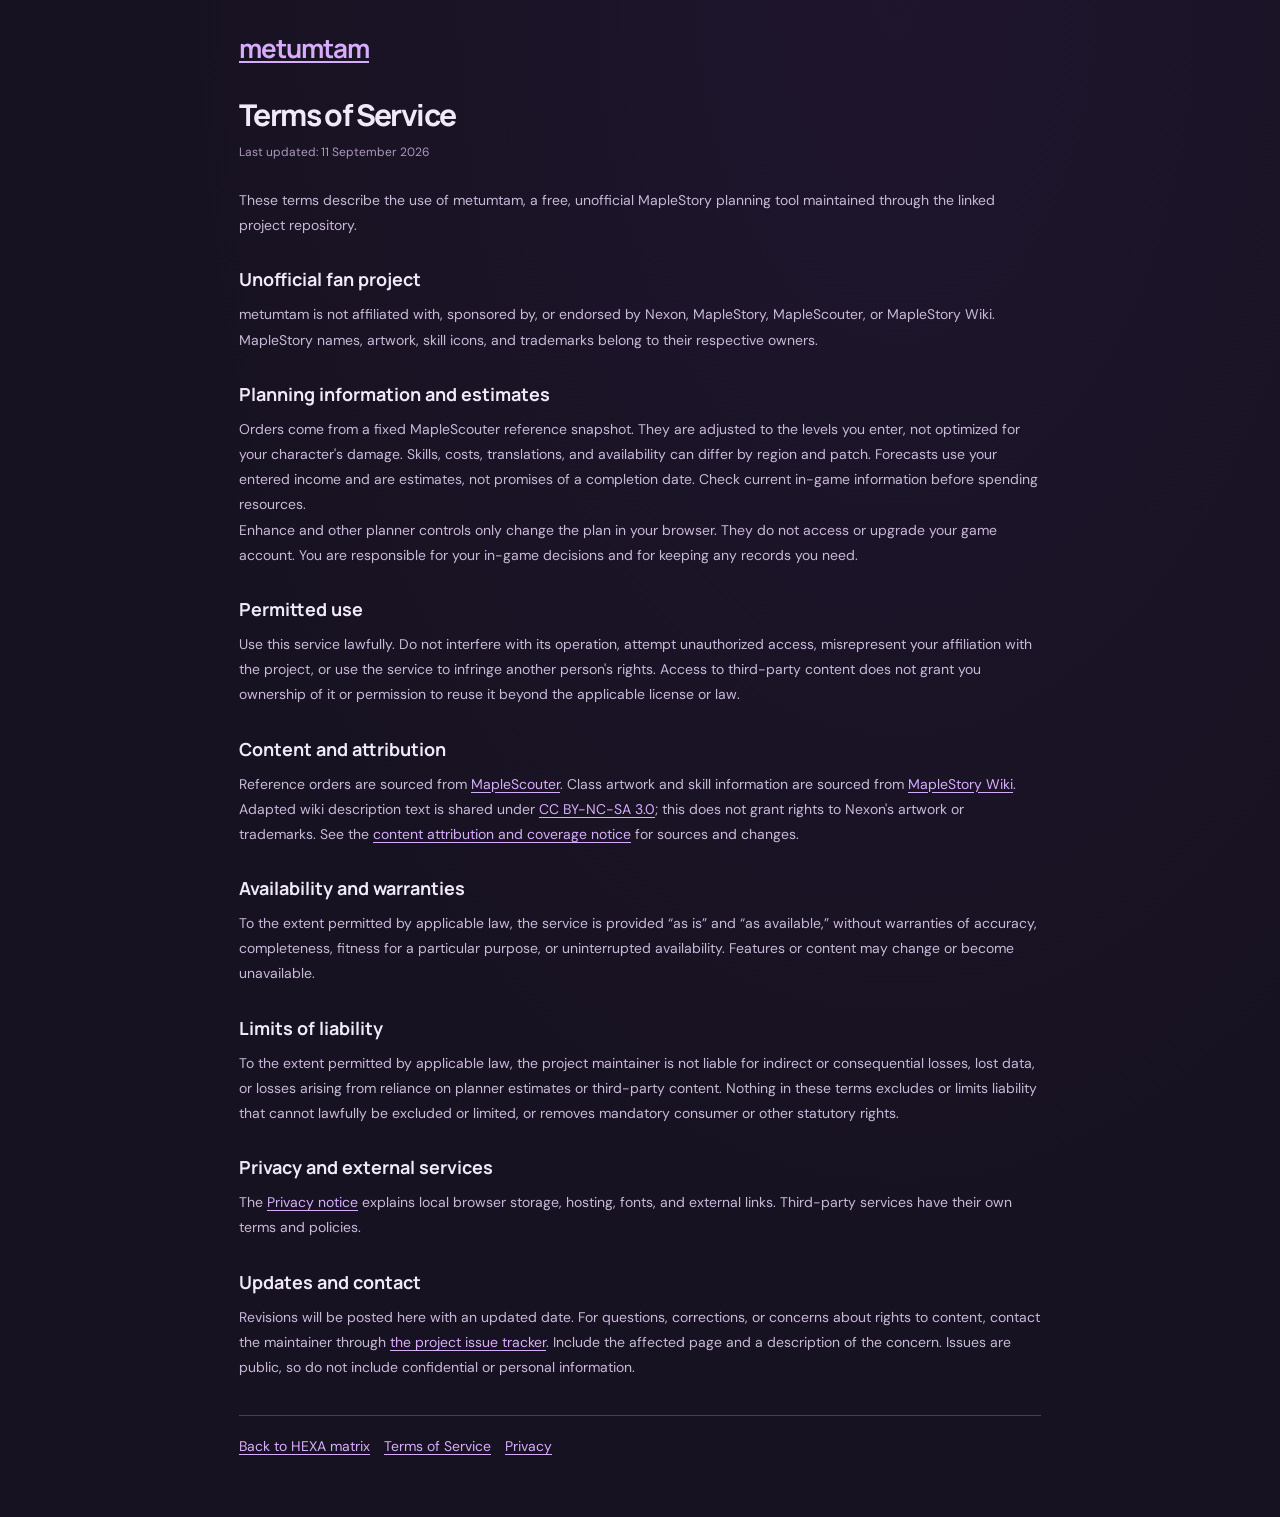
==== terms.html @ 2b47a117 "Add class artwork library and legal pages for Metumtam" ====
<!doctype html><html lang="en"><head><meta charset="utf-8"><meta name="viewport" content="width=device-width,initial-scale=1"><title>Terms of Service — metumtam</title><link rel="icon" href="data:,"><link rel="stylesheet" href="styles.css"><link rel="stylesheet" href="metumtam.css?v=2"></head><body><main class="legal-page"><header><a class="brand wordmark" href="index.html">metumtam</a></header><h1>Terms of Service</h1><p class="legal-date">Last updated: 11 September 2026</p>
<p>These terms describe the use of metumtam, a free, unofficial MapleStory planning tool maintained through the linked project repository.</p>
<h2>Unofficial fan project</h2><p>metumtam is not affiliated with, sponsored by, or endorsed by Nexon, MapleStory, MapleScouter, or MapleStory Wiki. MapleStory names, artwork, skill icons, and trademarks belong to their respective owners.</p>
<h2>Planning information and estimates</h2><p>Orders come from a fixed MapleScouter reference snapshot. They are adjusted to the levels you enter, not optimized for your character's damage. Skills, costs, translations, and availability can differ by region and patch. Forecasts use your entered income and are estimates, not promises of a completion date. Check current in-game information before spending resources.</p><p>Enhance and other planner controls only change the plan in your browser. They do not access or upgrade your game account. You are responsible for your in-game decisions and for keeping any records you need.</p>
<h2>Permitted use</h2><p>Use this service lawfully. Do not interfere with its operation, attempt unauthorized access, misrepresent your affiliation with the project, or use the service to infringe another person's rights. Access to third-party content does not grant you ownership of it or permission to reuse it beyond the applicable license or law.</p>
<h2>Content and attribution</h2><p>Reference orders are sourced from <a href="https://maplescouter.com/en/hexa">MapleScouter</a>. Class artwork and skill information are sourced from <a href="https://maplestorywiki.net/w/Characters_and_Skills">MapleStory Wiki</a>. Adapted wiki description text is shared under <a href="https://creativecommons.org/licenses/by-nc-sa/3.0/">CC BY-NC-SA 3.0</a>; this does not grant rights to Nexon's artwork or trademarks. See the <a href="https://github.com/darealshekel/Metumtam/blob/main/SKILL-DATA-NOTICE.md">content attribution and coverage notice</a> for sources and changes.</p>
<h2>Availability and warranties</h2><p>To the extent permitted by applicable law, the service is provided “as is” and “as available,” without warranties of accuracy, completeness, fitness for a particular purpose, or uninterrupted availability. Features or content may change or become unavailable.</p>
<h2>Limits of liability</h2><p>To the extent permitted by applicable law, the project maintainer is not liable for indirect or consequential losses, lost data, or losses arising from reliance on planner estimates or third-party content. Nothing in these terms excludes or limits liability that cannot lawfully be excluded or limited, or removes mandatory consumer or other statutory rights.</p>
<h2>Privacy and external services</h2><p>The <a href="privacy.html">Privacy notice</a> explains local browser storage, hosting, fonts, and external links. Third-party services have their own terms and policies.</p>
<h2>Updates and contact</h2><p>Revisions will be posted here with an updated date. For questions, corrections, or concerns about rights to content, contact the maintainer through <a href="https://github.com/darealshekel/Metumtam/issues">the project issue tracker</a>. Include the affected page and a description of the concern. Issues are public, so do not include confidential or personal information.</p><footer><nav class="legal-links" aria-label="Legal"><a href="index.html">Back to HEXA matrix</a><a href="terms.html">Terms of Service</a><a href="privacy.html">Privacy</a></nav></footer></main></body></html>
---- styles.css ----
@import url('https://fonts.googleapis.com/css2?family=DM+Sans:wght@400;450;500;550;600;650;700&family=Manrope:wght@400;500;600;650;700;750;800&display=swap');
:root{color-scheme:dark;--bg:#111314;--panel:#181b1d;--panel-raised:#202426;--line:#2a2d2e;--text:#eceeea;--muted:#969b99;--faint:#777e7a;--accent:#efb85f;--accent-soft:#30291f;--green:#93b79e;--sidebar:226px;font-family:'DM Sans',Arial,sans-serif;font-synthesis:none}
*{box-sizing:border-box}body{margin:0;background:var(--bg);color:var(--text);font-size:14px;line-height:1.5}button,input,select{font:inherit}button,a,input,select{-webkit-tap-highlight-color:transparent}button{cursor:pointer}button{color:inherit}button:disabled{cursor:default;opacity:.45}a{color:inherit;text-decoration:none}button:focus-visible,a:focus-visible,input:focus-visible,select:focus-visible{outline:2px solid var(--accent);outline-offset:4px}button{border:0;background:none}input,select{min-width:0}input[type=number]{appearance:textfield;-moz-appearance:textfield}input::-webkit-inner-spin-button,input::-webkit-outer-spin-button{-webkit-appearance:none;margin:0}h1,h2,h3,h4,p{margin:0}h1,h2,h3,strong{font-family:'Manrope','DM Sans',sans-serif}h3{font-size:15px;letter-spacing:-.3px;font-weight:750}svg{width:18px;height:18px;display:block;flex-shrink:0}span[data-icon]{display:inline-flex;vertical-align:middle}small{font-size:11px}[hidden]{display:none!important}.skip{position:fixed;top:-60px;left:20px;padding:12px;background:var(--accent);color:#111;z-index:90}.skip:focus{top:10px}.sidebar{position:fixed;inset:0 auto 0 0;width:var(--sidebar);display:flex;flex-direction:column;border-right:1px solid var(--line);background:#141617;z-index:30;padding:29px 15px 0}.brand{display:flex;align-items:center;gap:11px;margin:0 11px 39px;font:800 24px/1 'Manrope',sans-serif;letter-spacing:2px}.brand>svg{height:37px;width:37px;fill:none;stroke:var(--accent);stroke-width:1.4}.brand-sub{display:block;font:500 8px/1.6 'DM Sans',sans-serif;letter-spacing:1.25px;color:var(--faint);margin-top:6px}.nav-label{font-size:9px;letter-spacing:1.65px;color:var(--faint);font-weight:700;padding-left:12px}.workspace-link{display:flex;align-items:center;gap:10px;padding:11px 12px;border-radius:6px;margin-top:11px;font-size:12px;font-weight:600}.workspace-link.active{background:var(--accent-soft);color:var(--accent)}.nav-dot{width:5px;height:5px;background:var(--accent);border-radius:50%;margin-left:auto}.library-head{display:flex;align-items:center;justify-content:space-between;margin:32px 10px 14px 0}.library-head>span:last-child{font-size:10px;color:var(--faint)}.search{display:flex;align-items:center;gap:8px;padding:9px 10px;background:#1b1e20;border:1px solid var(--line);border-radius:5px}.search svg{width:15px;color:var(--faint)}.search input{width:100%;background:none;border:0;outline:0;font-size:11px;color:var(--text)}.search:focus-within{border-color:var(--accent)}.search kbd{color:var(--faint);border:1px solid #3a3d3e;padding:0px 4px;font-size:10px;border-radius:3px}.category-label{margin:13px 7px 10px;position:relative}.category-label select{background:none;appearance:none;border:0;outline:0;width:100%;font-size:11px;color:var(--muted);padding:5px}.category-label option{background:#181b1d}.category-label>span{position:absolute;right:2px;top:5px;pointer-events:none;color:var(--faint)}.category-label svg{width:12px}.class-list{flex:1;min-height:0;overflow:auto;scrollbar-width:thin;scrollbar-color:#353939 transparent;padding-right:3px;padding-bottom:15px}.class-item{display:flex;align-items:center;gap:10px;width:100%;text-align:left;padding:9px 10px;border-radius:5px;margin:2px 0;color:#b0b5b1;transition:background .16s,color .16s;font-size:12px}.class-item:hover{background:#202425;color:var(--text)}.class-item.selected{background:#252826;color:var(--text)}.class-item.selected:before{content:'';height:19px;width:2px;background:var(--accent);position:absolute;margin-left:-11px;border-radius:3px}.class-item.selected .class-dot{color:var(--accent)}.class-dot{display:flex;align-items:center;justify-content:center;width:23px;height:23px;font-size:10px;color:#767d77;background:#222628;flex-shrink:0;border-radius:6px}.class-item .selected-check{margin-left:auto;color:var(--accent)}.selected-check svg{width:14px}.unavailable-label{font-size:8px;margin-left:auto;color:var(--faint);letter-spacing:.8px}.class-item.unavailable-item{color:#767c78}.library-empty{padding:20px 12px;color:var(--muted);font-size:12px}.sidebar-footer{display:flex;align-items:center;gap:8px;border-top:1px solid var(--line);margin-top:10px;padding:21px 5px;font-size:10px;color:var(--muted)}.sidebar-footer small{display:block;font-size:9px;color:var(--faint);margin-top:3px}.sidebar-footer button{margin-left:auto}.status-dot{width:5px;height:5px;background:var(--green);display:inline-block;border-radius:50%;flex-shrink:0}.shell{margin-left:var(--sidebar)}.topbar{height:65px;border-bottom:1px solid var(--line);display:flex;align-items:center;justify-content:space-between;padding:0 36px;font-size:11px}.breadcrumb{color:var(--faint);display:flex;gap:13px}.breadcrumb strong{color:var(--muted);font-weight:500;font-family:inherit}.top-actions{display:flex;align-items:center;gap:24px}.saved-status{color:var(--faint);font-size:10px;display:flex;align-items:center;gap:7px}.subtle-button{display:inline-flex;align-items:center;gap:7px;color:var(--muted);font-size:11px;padding:6px 0}.subtle-button:hover{color:var(--text)}.subtle-button svg{width:14px;height:14px}.icon-button{width:32px;height:32px;display:inline-flex;justify-content:center;align-items:center;color:var(--muted);border-radius:5px;flex-shrink:0}.icon-button:hover{background:#2a2e30;color:var(--text)}main{max-width:1510px;padding:35px 36px 0;margin:auto}.page-heading{display:flex;justify-content:space-between;align-items:center;margin-bottom:35px}.eyebrow{font-size:9px;letter-spacing:1.7px;font-weight:650;color:var(--faint)}h1{font-size:35px;line-height:1.25;letter-spacing:-1.6px;margin:8px 0 10px;font-weight:750}.title-dot{color:var(--accent)}.page-heading p{font-size:12px;color:var(--muted)}.outline-button{border:1px solid #373b3c;border-radius:6px;display:inline-flex;gap:8px;align-items:center;justify-content:center;padding:10px 14px;font-size:11px;background:#191c1d;transition:background .18s}.outline-button:hover{background:#262a2c}.outline-button svg{width:14px;height:14px}.class-heading{display:flex;align-items:center;justify-content:space-between;margin-bottom:22px;gap:18px}.class-identity{display:flex;align-items:center;gap:12px}.class-emblem{width:47px;height:47px;background:#252325;border:1px solid #393232;border-radius:11px;display:grid;place-items:center;position:relative;overflow:hidden}.class-emblem img{height:35px;width:35px;object-fit:contain;image-rendering:pixelated}.class-emblem>span{font-weight:700;color:var(--accent)}.class-heading .eyebrow{font-size:8px;color:var(--muted);letter-spacing:1.35px}.class-heading h2{font-size:21px;letter-spacing:-.6px;margin-top:2px}.class-version{border:1px solid #333838;border-radius:4px;color:#89918c;font-size:8px;font-weight:600;letter-spacing:1px;padding:3px 5px;margin-left:3px}.segmented{display:flex;background:#191c1e;border:1px solid var(--line);border-radius:7px;padding:4px}.segmented button{display:flex;align-items:center;justify-content:center;gap:7px;color:#929993;font-size:11px;font-weight:500;padding:8px 13px;border-radius:4px;white-space:nowrap;transition:.18s}.segmented button[aria-pressed=true]{background:#313331;color:#eee6d7;box-shadow:0 1px 4px #0003}.segmented svg{width:13px;height:13px}.progress-overview{display:grid;grid-template-columns:1.35fr 1fr 1fr;background:#191c1d;border:1px solid var(--line);border-radius:9px;padding:22px 26px;margin-bottom:28px;gap:28px}.section-kicker{font-size:8px;letter-spacing:1.3px;color:var(--muted);display:flex;justify-content:space-between;gap:10px}.section-kicker>span{letter-spacing:0;color:var(--faint)}.progress-value{display:flex;align-items:baseline;gap:10px;margin-top:8px;margin-bottom:10px}.progress-value strong{font-size:29px;line-height:1;font-weight:600;letter-spacing:-1.1px}.progress-value strong>span{font-size:15px;font-weight:400;color:var(--muted);margin-left:4px}.progress-value>span{font-size:9px;color:var(--faint)}.progress-track{height:4px;background:#343737;border-radius:3px;overflow:hidden}.progress-track>div{height:100%;width:0%;background:var(--accent);transition:width .5s cubic-bezier(.22,1,.36,1);border-radius:3px}.overview-stat{padding-left:24px;border-left:1px solid var(--line);display:flex;flex-direction:column;justify-content:center;gap:5px}.stat-label{font-size:10px;color:var(--muted);display:flex;align-items:center;gap:7px}.overview-stat strong{font-size:25px;line-height:1.3;letter-spacing:-.6px;font-weight:600;font-variant-numeric:tabular-nums}.overview-stat small{font-size:9px;color:var(--faint)}.gem{display:inline-block;background:var(--accent);width:16px;height:19px;clip-path:polygon(50% 0,100% 38%,74% 100%,25% 100%,0 38%);flex-shrink:0}.gem.small{width:9px;height:11px}.erda{display:inline-block;border:2px solid #a9bfb3;width:15px;height:15px;border-radius:50%;position:relative;flex-shrink:0}.erda:after{content:'';inset:3px;background:#a9bfb3;border-radius:50%;position:absolute}.erda.small{width:10px;height:10px;border-width:1.5px}.erda.small:after{inset:2px}.workspace-grid{display:grid;grid-template-columns:minmax(265px,.78fr) minmax(400px,1.65fr);gap:32px;align-items:start}.left-column{min-width:0}.next-upgrade{background:#211f1a;border:1px solid #4b402e;border-radius:9px;padding:23px 22px 20px;position:relative;overflow:hidden}.next-upgrade:before{content:'';position:absolute;top:0;left:22px;width:39px;height:2px;background:var(--accent)}.panel-heading,.section-heading{display:flex;align-items:center;justify-content:space-between;gap:12px}.panel-heading h3{font-size:12px;display:flex;align-items:center;gap:7px;font-family:'DM Sans',sans-serif;font-weight:550}.amber-dot{width:5px;height:5px;border-radius:50%;background:var(--accent);box-shadow:0 0 8px #efb85f33}.tiny-label{font-size:8px;letter-spacing:.9px;color:#a28d6f}.next-skill{display:flex;gap:14px;align-items:center;margin:25px 0 20px}.skill-icon{width:41px;height:41px;display:grid;place-items:center;flex-shrink:0;background:#232729;border:1px solid #3b3e3f;border-radius:7px;position:relative;overflow:hidden}.skill-icon img{width:30px;height:30px;object-fit:contain;image-rendering:pixelated}.skill-icon.large{height:62px;width:62px;background:#2a2822;border-color:#5b4c35;border-radius:10px}.skill-icon.large img{width:43px;height:43px}.skill-icon.image-failed:after{content:attr(data-fallback);font-size:10px;color:var(--accent);position:absolute}.skill-icon.image-failed img{display:none}.core-kicker{font-size:8px;letter-spacing:1.25px;color:#a18e72;margin-bottom:5px}.next-skill h4{font-family:'Manrope',sans-serif;font-size:15px;line-height:1.4;letter-spacing:-.3px;max-width:210px}.level-transition{display:flex;gap:9px;align-items:center;font-size:11px;color:#b7b3a9;margin-top:7px}.level-transition svg{height:12px;width:12px;color:#857b6b}.level-transition strong{color:var(--accent);font-size:11px;font-family:inherit}.next-costs{border-top:1px solid #3a3429;padding:17px 0;margin-top:5px;display:flex;flex-direction:column;gap:13px}.next-cost{display:flex;align-items:center;justify-content:space-between}.next-cost>span{display:flex;align-items:center;gap:9px;font-size:11px;color:#b9b6ac}.next-cost strong{font-size:15px;font-weight:600;font-variant-numeric:tabular-nums}.next-cost .gem{width:11px;height:14px}.next-cost .erda{width:12px;height:12px}.primary-button{display:flex;align-items:center;justify-content:center;gap:9px;background:var(--accent);color:#292014;font-size:11px;font-weight:750;border-radius:5px;padding:12px 14px;transition:background .18s,transform .18s}.primary-button:hover{background:#ffcc7d;transform:translateY(-1px)}.primary-button:active{transform:translateY(0)}.primary-button svg{width:14px;height:14px}.upgrade-actions{display:flex;gap:7px}.upgrade-actions .primary-button{flex:1}.undo-button{width:36px;border:1px solid #48402f;display:grid;place-items:center;border-radius:5px;color:#a8967a}.undo-button:hover{background:#373124}.next-footnote{font-size:9px;color:#8f8677;text-align:center;margin-top:11px}.farming-section{padding:26px 2px 0}.section-heading>span{color:var(--faint)}.section-heading>span svg{width:15px}.forecast-inputs{display:grid;grid-template-columns:1fr 1fr;gap:13px;margin-top:17px}.forecast-inputs label{color:var(--muted);font-size:10px}.forecast-inputs input{display:block;width:100%;margin-top:6px}.forecast-inputs input,.stock-label input{background:#1b1e20;border:1px solid #343738;border-radius:5px;color:var(--text);padding:9px 11px;font-size:12px;font-variant-numeric:tabular-nums}.stock-label{display:flex;align-items:center;justify-content:space-between;margin-top:11px;font-size:10px;color:var(--muted);gap:15px}.stock-label input{width:95px;padding:7px 10px}.forecast-result{display:flex;justify-content:space-between;align-items:center;margin-top:19px;border-top:1px solid var(--line);padding-top:17px;color:var(--muted);font-size:10px}.forecast-result strong{display:block;color:var(--text);font-size:24px;letter-spacing:-.9px;margin-top:4px;font-weight:600}.forecast-result strong small{font-size:12px;color:var(--muted);letter-spacing:0;font-weight:400}.calendar-icon{background:#1e2223;border:1px solid #303637;border-radius:9px;width:41px;height:43px;display:grid!important;place-items:center}.calendar-icon svg{width:20px;height:20px;color:#8b9690}.quiet{font-size:9px;color:var(--faint);margin-top:7px;line-height:1.7}.source-note{display:flex;gap:8px;color:var(--faint);font-size:9px;line-height:1.7;margin:23px 0 10px;padding-top:17px;border-top:1px solid var(--line)}.source-note svg{width:13px;height:13px;margin-top:2px}.section-heading p{font-size:10px;color:var(--faint);margin-top:4px}.text-button{display:inline-flex;align-items:center;gap:6px;color:var(--accent);font-size:10px;white-space:nowrap;padding:5px 0}.text-button:hover{color:#ffda9c}.text-button svg{width:12px;height:12px}.count-badge{display:inline-block;font-family:'DM Sans',sans-serif;font-size:9px;font-weight:400;color:var(--muted);background:#24282a;padding:1px 5px;border-radius:4px;vertical-align:middle;margin-left:5px;letter-spacing:0}.roadmap{display:grid;grid-template-columns:repeat(8,1fr);gap:7px;margin-top:19px;margin-bottom:26px}.roadmap-item{position:relative;min-width:0;border:1px solid #303536;background:#191d1e;border-radius:6px;padding:12px 3px 9px;display:flex;align-items:center;flex-direction:column;gap:6px;transition:transform .17s,border-color .17s,background .17s}.roadmap-item:hover{border-color:#927448;background:#26271f;transform:translateY(-3px)}.roadmap-item:first-child{border-color:#8b6b38;background:#29251d}.roadmap-item img{width:29px;height:29px;object-fit:contain;image-rendering:pixelated}.roadmap-item .roadmap-level{font-size:10px;color:var(--text);font-variant-numeric:tabular-nums}.roadmap-item .roadmap-number{position:absolute;top:-6px;left:5px;padding:0 3px;background:#191d1e;font-size:7px;color:var(--faint)}.roadmap-item:first-child .roadmap-number{color:var(--accent);background:#29251d}.roadmap-item:not(:last-child):after{content:'›';position:absolute;right:-7px;top:29px;color:#5a635c;font-size:11px;z-index:1}.skills-section{border-top:1px solid var(--line);padding-top:23px}.skill-filters{display:flex;gap:19px;margin-top:21px;border-bottom:1px solid var(--line);overflow:auto;scrollbar-width:none}.skill-filters button{font-size:10px;padding:0 0 11px;color:var(--faint);position:relative;flex-shrink:0}.skill-filters button:hover{color:var(--text)}.skill-filters button.selected{color:var(--accent)}.skill-filters button.selected:after{content:'';position:absolute;bottom:0;left:0;right:0;height:2px;background:var(--accent)}.skill-group-heading{font-size:8px;color:#858f89;font-weight:600;letter-spacing:1.2px;margin:19px 0 5px;display:flex;align-items:center;gap:6px}.group-dot{width:4px;height:4px;background:#6f7d73;border-radius:50%}.skill-row{display:grid;grid-template-columns:37px minmax(90px,1fr) 74px 18px 47px;align-items:center;gap:10px;padding:12px 0;border-bottom:1px solid #24292a}.skill-row .skill-icon{width:35px;height:35px;border-radius:6px;background:#222729;border-color:#303738}.skill-row .skill-icon img{width:27px;height:27px}.skill-name{font-size:11px;color:#d2d7d1;font-weight:500;line-height:1.4;overflow-wrap:anywhere}.skill-cost{font-size:9px;color:var(--faint);margin-top:4px;display:flex;align-items:center;gap:5px}.skill-cost .gem{height:7px;width:6px;opacity:.7}.skill-cost .erda{height:7px;width:7px;border-width:1px;opacity:.8}.skill-cost .erda:after{inset:1px}.skill-cost .sep{color:#434b45;margin:0 3px}.skill-row.next-row .skill-name{color:#f0c98b}.level-control{display:flex;align-items:center;background:#1b1f20;border:1px solid #353b3c;border-radius:5px;height:30px;overflow:hidden}.level-control button{width:21px;padding:0;color:var(--faint);font-size:12px;height:100%}.level-control button:hover{background:#323735;color:var(--accent)}.level-control input{background:none;border:0;width:30px;min-width:0;outline:0;padding:0;text-align:center;color:var(--text);font-size:10px;font-variant-numeric:tabular-nums;height:100%}.level-control:focus-within{border-color:var(--accent)}.goal-input{background:#1a1e1f;border:1px solid #313738;border-radius:5px;text-align:center;width:47px;height:30px;color:var(--muted);font-size:10px;padding:0}.row-arrow{color:#58625b}.row-arrow svg{width:13px;height:13px}.levels-head{display:grid;grid-template-columns:1fr 74px 18px 47px;gap:10px;font-size:7px;letter-spacing:.9px;color:var(--faint);margin-top:12px;text-align:center}.levels-head>span:first-child{text-align:left}.stat-checkbox{accent-color:var(--accent);width:15px;height:15px;cursor:pointer;justify-self:center}.stat-row{grid-template-columns:37px minmax(90px,1fr) 74px 18px 47px}.stat-state{font-size:9px;color:var(--muted);text-align:right;grid-column:4/6}.skills-footer{display:flex;justify-content:space-between;gap:10px;margin-top:21px;padding-bottom:9px}.skills-footer>span{display:flex;align-items:center;gap:6px;font-size:9px;color:var(--faint)}.skills-footer svg{width:12px;height:12px}.page-footer{border-top:1px solid var(--line);display:flex;align-items:center;justify-content:space-between;padding:23px 0;margin-top:42px;color:var(--faint);font-size:9px;gap:15px}.page-footer>span{display:flex;align-items:center;gap:7px}.page-footer a:hover{color:var(--accent)}.page-footer svg{height:9px;width:9px;display:inline-block}.footer-slash,.footer-divider{color:#464f48;margin:0 5px}.unavailable{padding:65px 24px;text-align:center;border-top:1px solid var(--line);border-bottom:1px solid var(--line);color:var(--muted)}.unavailable h3{color:var(--text);font-size:20px;margin:12px 0}.unavailable p{font-size:12px;max-width:400px;margin:10px auto 22px}.unavailable .primary-button{display:inline-flex}.empty-state{padding:24px 0;text-align:center;color:var(--muted);font-size:12px}.complete-state{padding:25px 0 7px;text-align:center}.complete-state>svg{margin:auto;color:var(--accent);width:36px;height:36px}.complete-state h4{font-size:19px;margin:15px 0 8px}.complete-state p{font-size:11px;color:var(--muted)}.complete-state button{margin:20px auto 0}.source-badge{font-size:8px;color:var(--faint);margin-top:9px}.mobile-only{display:none}dialog{color:var(--text);background:#191d1f;border:1px solid #414744;border-radius:12px;width:min(780px,calc(100% - 30px));max-height:85svh;padding:26px;box-shadow:0 24px 100px #0008;overflow:auto}dialog::backdrop{background:#070a0bbf;backdrop-filter:blur(5px)}dialog[open]{animation:dialog-in .2s ease-out}.dialog-top{display:flex;align-items:flex-start;justify-content:space-between;margin-bottom:23px;gap:20px}.dialog-top h2{font-size:24px;margin-top:7px;letter-spacing:-.75px}.dialog-top button{margin:-7px -7px 0 0}.dialog-copy{font-size:13px;color:var(--muted);line-height:1.8}.dialog-copy p+p{margin-top:13px}.dialog-copy strong{color:var(--text);font-family:inherit;font-weight:550}.dialog-copy a{color:var(--accent)}.data-facts{display:grid;grid-template-columns:1fr 1fr;gap:16px;padding:20px 0;border-top:1px solid var(--line);margin-top:20px}.data-facts dt{font-size:9px;text-transform:uppercase;letter-spacing:1px;color:var(--faint)}.data-facts dd{font-size:12px;margin:5px 0 0}.dialog-actions{display:flex;gap:10px;justify-content:flex-end;margin-top:22px}.order-table{width:100%;border-collapse:collapse;font-size:11px;line-height:1.5}.order-table th{font-weight:500;color:var(--faint);font-size:9px;text-align:left;position:sticky;top:-26px;background:#191d1f;padding:12px 7px;border-bottom:1px solid #3b4240}.order-table td{padding:9px 7px;border-bottom:1px solid #2a312e}.order-table td:nth-last-child(-n+2),.order-table th:nth-last-child(-n+2){text-align:right;white-space:nowrap}.order-skill{display:flex;align-items:center;gap:9px}.order-skill img{width:26px;height:26px;object-fit:contain;image-rendering:pixelated}.order-table .number{color:var(--faint);font-size:9px}.table-summary{display:flex;gap:18px;padding:12px 0 20px;color:var(--muted);font-size:11px}.table-summary strong{color:var(--text);font-family:inherit}.milestone-detail{display:flex;align-items:center;gap:20px;margin:22px 0}.milestone-detail p{color:var(--muted);font-size:12px;margin-top:6px}.toast{position:fixed;bottom:26px;left:calc(50% + var(--sidebar)/2);transform:translate(-50%,20px);padding:12px 18px;background:#e6e7df;color:#1c241d;font-size:12px;border-radius:7px;box-shadow:0 5px 30px #0005;z-index:80;opacity:0;pointer-events:none;transition:.22s;max-width:calc(100vw - 35px);text-align:center}.toast.visible{opacity:1;transform:translate(-50%,0)}.page-heading,.class-heading,.progress-overview,.workspace-grid{animation:enter .45s both}.class-heading{animation-delay:.05s}.progress-overview{animation-delay:.09s}.workspace-grid{animation-delay:.13s}@keyframes enter{from{opacity:0;transform:translateY(7px)}to{opacity:1;transform:translateY(0)}}@keyframes dialog-in{from{opacity:0;transform:translateY(8px) scale(.99)}to{opacity:1;transform:translateY(0) scale(1)}}
@media(min-width:1700px){main{padding-top:45px}.workspace-grid{grid-template-columns:340px 1fr;gap:40px}.skills-list .group-rows{display:grid;grid-template-columns:1fr 1fr;column-gap:25px}.skill-row{grid-template-columns:35px minmax(95px,1fr) 74px 14px 42px;gap:8px}.goal-input{width:42px}.levels-head{display:none}.roadmap{grid-template-columns:repeat(12,1fr)}.roadmap-item{padding-top:16px;padding-bottom:12px}}
@media(max-width:1200px){:root{--sidebar:200px}main{padding:28px 24px 0}.topbar{padding:0 24px}.brand{margin-left:8px}.workspace-grid{grid-template-columns:minmax(245px,.85fr) minmax(340px,1.2fr);gap:24px}.next-upgrade{padding:20px 17px}.next-skill{gap:10px}.next-skill h4{font-size:13px}.skill-filters{gap:15px}.progress-overview{padding:20px;gap:20px}.overview-stat{padding-left:18px}.roadmap{grid-template-columns:repeat(6,1fr)}.progress-value>span{font-size:8px}.class-version{display:none}.segmented button{padding:7px 10px;font-size:10px}.skill-row{gap:8px}}
@media(max-width:1000px){.workspace-grid{grid-template-columns:1fr}.left-column{display:grid;grid-template-columns:1fr 1fr;gap:25px;align-items:start}.farming-section{padding-top:7px}.source-note{grid-column:1/-1;margin:0;padding-top:0;border:0}.right-column{min-width:0}.roadmap{grid-template-columns:repeat(10,1fr)}.progress-overview{grid-template-columns:1.3fr 1fr 1fr;gap:17px;padding:18px}.section-kicker>span{display:none}.progress-value>span{display:none}.overview-stat strong{font-size:21px}.class-heading{align-items:flex-start}.segmented button{gap:5px;padding:8px}.segmented svg{display:none}.saved-status{display:none}.brand{font-size:21px}.skill-row{grid-template-columns:37px 1fr 85px 18px 55px}.level-control input{width:41px}.goal-input{width:55px}.levels-head{grid-template-columns:1fr 85px 18px 55px}}
@media(max-width:760px){:root{--sidebar:0px}.sidebar{width:250px;transform:translateX(-100%);transition:transform .25s;box-shadow:15px 0 70px #0003}.sidebar.open{transform:translateX(0)}.sidebar-backdrop{position:fixed;inset:0;background:#0008;z-index:25}.mobile-only{display:inline-flex}.topbar{height:56px;padding:0 17px;justify-content:flex-start;gap:12px}.top-actions{margin-left:auto}.top-actions .subtle-button>span:last-child{display:none}.breadcrumb{font-size:10px;gap:9px}main{padding:25px 20px 0}.page-heading{margin-bottom:29px;align-items:flex-start}.page-heading .eyebrow{font-size:8px;letter-spacing:1.2px}h1{font-size:31px}.page-heading p{font-size:11px;max-width:230px}.page-heading .outline-button{padding:9px 10px;font-size:10px;margin-top:15px}.class-heading{flex-wrap:wrap;gap:19px}.class-identity{gap:10px}.class-emblem{height:44px;width:44px}.class-heading h2{font-size:22px}.segmented{width:100%;padding:4px}.segmented button{flex:1;font-size:11px;padding:9px}.segmented svg{display:block}.progress-overview{grid-template-columns:1fr 1fr;padding:20px;row-gap:21px;margin-bottom:25px}.progress-main{grid-column:1/-1}.progress-value>span{display:block;font-size:10px}.section-kicker>span{display:inline}.progress-track{height:5px}.overview-stat{border-left:0;padding:0;gap:6px}.overview-stat:last-child{border-left:1px solid var(--line);padding-left:20px}.overview-stat strong{font-size:25px}.overview-stat small{font-size:8px}.workspace-grid{gap:24px}.left-column{grid-template-columns:1fr;gap:22px}.next-upgrade{padding:22px}.next-skill{margin:20px 0;gap:14px}.next-skill h4{font-size:17px;max-width:none}.next-costs{display:grid;grid-template-columns:1fr 1fr;gap:16px}.next-cost{flex-direction:column;align-items:flex-start;gap:8px}.next-cost:last-child{border-left:1px solid #3a3429;padding-left:20px}.next-cost strong{font-size:23px}.farming-section{padding-top:2px}.source-note{margin-top:-8px}.roadmap{grid-template-columns:repeat(6,1fr);gap:8px;margin-bottom:23px}.skill-filters{gap:22px}.skill-row{grid-template-columns:35px minmax(80px,1fr) 74px 12px 42px;gap:8px}.level-control input{width:30px}.goal-input{width:42px}.levels-head{grid-template-columns:1fr 74px 12px 42px;gap:8px}.skill-name{font-size:11px}.skill-cost{font-size:8px;gap:3px}.skill-cost .sep{margin:0 1px}.skills-footer{font-size:8px}.page-footer{flex-direction:column;align-items:flex-start;gap:8px;margin-top:30px;padding:20px 0}.page-footer>span{font-size:8px}.toast{left:50%;width:max-content}.order-table{font-size:10px}.order-table td{padding:9px 4px}.order-skill{gap:6px}.order-skill img{width:22px;height:22px}dialog{padding:20px}.dialog-top h2{font-size:21px}.order-table th{top:-20px}.order-table .erda-col{display:none}.table-summary{font-size:10px;flex-wrap:wrap;gap:8px 16px}.class-version{display:block}.stat-row{grid-template-columns:35px minmax(80px,1fr) 74px 12px 42px}}
@media(prefers-reduced-motion:reduce){*,*:before,*:after{animation:none!important;transition:none!important;scroll-behavior:auto!important}}

.order-settings{margin:0 0 25px;padding:0 0 22px;border-bottom:1px solid var(--line)}.order-settings-controls{display:flex;align-items:center;justify-content:space-between;gap:22px}.resource-modes{margin-top:10px}.resource-modes button{gap:9px}.third-skill-toggle{display:flex;align-items:center;gap:11px;cursor:pointer}.third-skill-toggle input{width:17px;height:17px;accent-color:var(--accent);cursor:pointer}.third-skill-toggle strong{display:block;font:500 12px 'DM Sans',sans-serif}.third-skill-toggle small{display:block;color:var(--faint);font-size:10px;margin-top:5px}.order-note{font-size:11px;line-height:1.65;color:var(--muted);margin-top:13px;max-width:850px}@media(max-width:1100px){.order-settings-controls{align-items:flex-start;flex-direction:column;gap:16px}}@media(max-width:760px){.order-settings-controls>div{width:100%}.resource-modes button{font-size:10px;gap:7px;padding:10px 7px}.order-note{font-size:10px}.order-settings{margin-bottom:22px}}
---- metumtam.css ----
:root{--bg:#171221;--panel:#21192e;--panel-raised:#2c213d;--line:#3a2d4b;--text:#f0e9f8;--muted:#b5a5c9;--faint:#9b8aac;--accent:#c597f4;--accent-soft:#352344;--green:#b79bd6}
body{background:radial-gradient(ellipse at 70% 0,#3c235d33,transparent 58%),var(--bg)}.sidebar{background:#1c1528}.topbar{background:#1b1425}.brand{font-size:23px;letter-spacing:-.5px}.brand svg{color:#c597f4}.brand-sub{letter-spacing:1.4px}.workspace-link.active,.class-item.selected{background:#3a2850;color:#e6caff}.class-item:hover{background:#30233f}.class-dot{background:#33253f;color:#cfb9e5}.class-item.selected .class-dot{background:#513768;color:#f2e4ff}
.search,.segmented,.category-label select,.forecast-inputs input,.stock-label input,.matrix-selection-controls input[inputmode=numeric]{background:#251c33;border-color:#4c395f;color:#e9dcf5}.segmented button[aria-pressed=true]{background:#493258;color:#f0ddff}.segmented button{color:#b6a3cb}.outline-button{border-color:#654b7d}.outline-button:hover{background:#39274b}.primary-button{background:#c597f4;color:#241332}.status-dot{background:#c3a0e9}.progress-overview{background:#21192e}.progress-track{background:#382746}.progress-track>div{background:#bf8aec}.skill-row,.group-rows,.matrix-stat{background:#211a2e}.matrix-stat:hover{background:#3c2a50}.matrix-stat small{color:#b09abe}.skill-row.next-row{background:#382649}.skill-cost,.quiet{color:var(--muted)}
.enhancement-panel{background:radial-gradient(ellipse at top,#69469b44,transparent 65%),#241b33;border-color:#72578e}.enhancement-panel h3{background:radial-gradient(ellipse at center,#9768d244,transparent 68%);text-shadow:0 0 10px #af88e777}.material-owned{border-color:#72578e}.enhance-description{background:#21182e;border-color:#745587;scrollbar-color:#b08bd0 #251832}.enhance-cost{border-color:#745587;background:radial-gradient(ellipse at 50% 100%,#8149aa2b,transparent 65%)}.enhance-button{background:linear-gradient(#7e53a9,#513570);border-color:#ba8ce8}.material-inventory input{background:#1e152b;border-color:#74568e}.enhance-type{background:#633c88;border-color:#b28bd2}.matrix-board{background:radial-gradient(ellipse at 20% 15%,#6b339749,transparent 60%),radial-gradient(ellipse at 60% 100%,#64388f38,transparent 70%),#21182f;border-color:#6d5286}.matrix-grid{color:#9f71d0}
dialog{background:#251c33;border-color:#725789}dialog::backdrop{background:#100a1dcc}dialog.full-order-dialog{background:#171020}.skill-tooltip{background:linear-gradient(135deg,#38274ef5,#20162ffa);border-color:#a17ecb80}.description-effects{background:#21152e80}.toast{background:#e7d2fa;color:#291538}.page-footer{color:#ae99c1}
.workspace-grid{grid-template-areas:'order .' 'heading .' 'matrix tools';row-gap:0;align-items:start}.workspace-grid>.roadmap-section{grid-area:order;max-width:900px;width:100%;justify-self:center}.matrix-grid-heading{grid-area:heading;max-width:800px;width:100%;justify-self:center;margin:0 0 12px}.matrix-grid-heading p{display:none}.right-column{grid-area:matrix}.left-column{grid-area:tools;position:static;display:block}.matrix-section{margin-top:0}.matrix-board{margin-top:0}
.weekly-dungeon-label{display:flex;flex-direction:column;gap:7px;font-size:11px;color:var(--muted);margin:14px 0}.weekly-dungeon-label select{width:100%;padding:10px;background:#2a1e39;border:1px solid #614673;border-radius:5px;color:#e9dcf5;font-size:12px}.weekly-quest-label{display:flex;align-items:center;gap:9px;padding:11px 0;margin-bottom:14px;font-size:12px;color:#dfcdeb}.weekly-quest-label input{width:17px;height:17px;accent-color:#ba83eb}.weekly-quest-label strong{display:block;font-family:inherit;font-weight:400;color:var(--muted);font-size:10px}.forecast-rate,.forecast-date{display:flex;flex-direction:column;gap:5px;padding:14px 0;border-top:1px solid var(--line);font-size:11px;color:var(--muted)}.forecast-rate strong{font-size:17px;color:#dfbcff}.forecast-date strong{font-size:20px;color:#f0defc;letter-spacing:-.3px}.forecast-result{background:#30203f;border-color:#573668}.forecast-result strong{color:#e3bfff}.farming-section{margin-top:22px}.forecast-inputs label{font-size:10px}.forecast-date{margin-top:10px}.forecast-date+#forecast-note{font-size:10px;line-height:1.6}
@media(max-width:1050px){.workspace-grid{grid-template-columns:minmax(0,1fr);grid-template-areas:'order' 'heading' 'matrix' 'tools'}.left-column{width:100%;max-width:720px;justify-self:center}.matrix-grid-heading{max-width:720px}.enhancement-panel{display:block}.material-owned{border-right:0;border-bottom:1px solid #72578e}.material-inventory{grid-template-columns:1fr 1fr;gap:15px}.left-column .source-note{margin-top:24px}}
@media(max-width:760px){.brand{font-size:23px}.matrix-grid-heading h3{font-size:14px}.weekly-dungeon-label select{min-height:44px}.weekly-quest-label{min-height:44px}.forecast-date strong{font-size:21px}}
.wordmark{font-size:26px;font-weight:700;letter-spacing:-1px;color:#f0dfff;padding:0;margin:0 8px 28px;display:block}
.class-list{display:grid;grid-template-columns:minmax(0,1fr);align-content:start;justify-items:center;gap:8px;padding:5px 7px 15px;overflow-y:auto}.class-item.class-image-tile{display:block;position:relative;width:164px;min-height:80px;height:auto;padding:4px;border:1px solid transparent;border-radius:7px;background:transparent;flex:none}.class-image-tile img{display:block;width:152px;height:74px;object-fit:contain;max-width:100%;border-radius:3px}.class-item.class-image-tile:hover{background:#493060;border-color:#9876b5}.class-item.class-image-tile.selected{background:#4c2d68;border-color:#daafff;box-shadow:0 0 0 1px #b281d5}.class-image-tile .selected-check{position:absolute;right:0;top:0;border-radius:50%;padding:3px;background:#694188;color:#f8eaff}.class-image-tile .selected-check svg{width:12px;height:12px}.class-list .library-empty{grid-column:1/-1}
.workspace-grid{grid-template-areas:'progress progress' 'order .' 'heading .' 'matrix tools'}.workspace-grid>.progress-overview{grid-area:progress;margin:0 0 24px;animation:none}.legal-links{display:flex;gap:14px;flex-wrap:wrap}.page-footer{flex-wrap:wrap}.legal-links a:hover{text-decoration:underline;text-underline-offset:4px}
.legal-page{max-width:850px;margin:0 auto;padding:35px 24px 60px}.legal-page .wordmark{margin:0 0 35px}.legal-page h1{font-size:30px;margin-bottom:8px}.legal-page h2{font-size:18px;margin:28px 0 9px}.legal-page p,.legal-page li{font-size:14px;line-height:1.8;color:#c9b9d9}.legal-page ul{padding-left:23px}.legal-page a{color:#d7adfb;text-decoration:underline;text-underline-offset:3px}.legal-page .legal-date{font-size:12px;color:#ad98be;margin-bottom:25px}.legal-page footer{border-top:1px solid #513967;margin-top:35px;padding-top:20px}
@media(max-width:1050px){.workspace-grid{grid-template-areas:'progress' 'order' 'heading' 'matrix' 'tools'}}
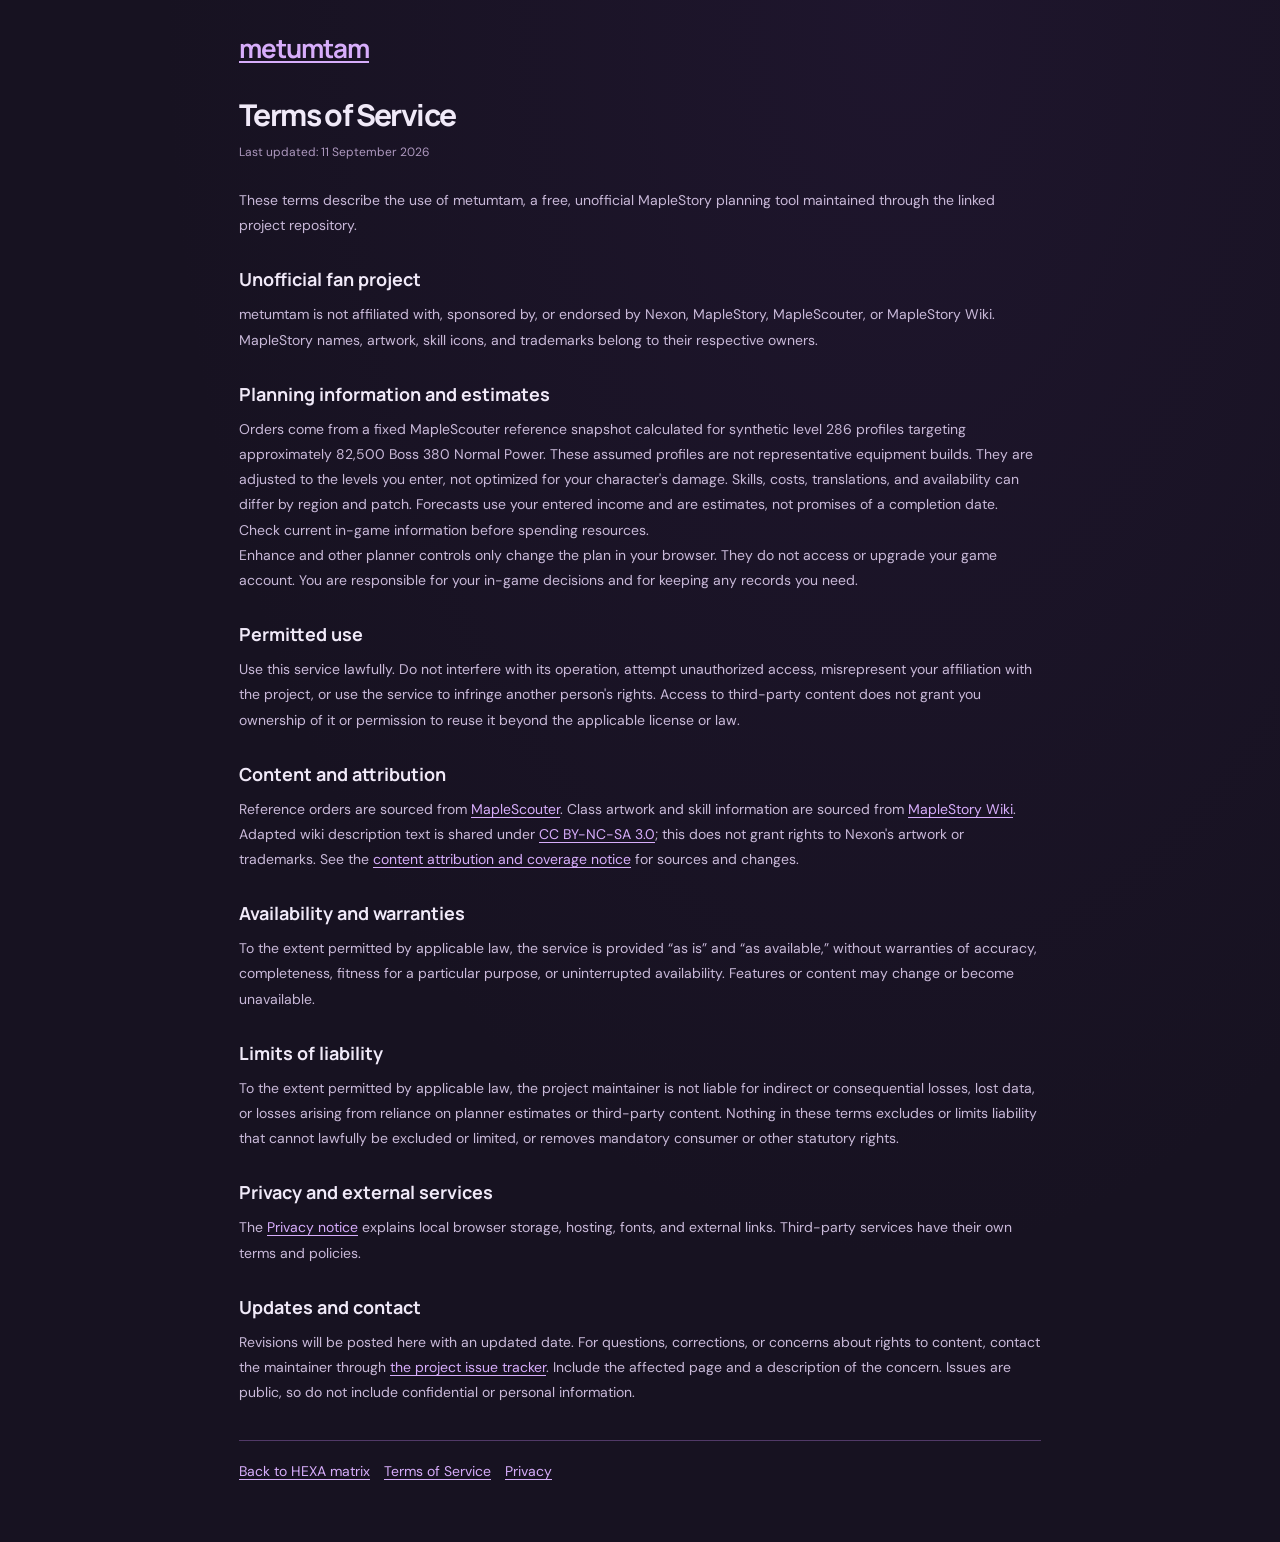
==== commit 24de8913: "Calibrate all HEXA reference orders around 82.5k Boss 380 Normal" ====
--- a/terms.html
+++ b/terms.html
@@ -1,7 +1,7 @@
 <!doctype html><html lang="en"><head><meta charset="utf-8"><meta name="viewport" content="width=device-width,initial-scale=1"><title>Terms of Service — metumtam</title><link rel="icon" href="data:,"><link rel="stylesheet" href="styles.css"><link rel="stylesheet" href="metumtam.css?v=2"></head><body><main class="legal-page"><header><a class="brand wordmark" href="index.html">metumtam</a></header><h1>Terms of Service</h1><p class="legal-date">Last updated: 11 September 2026</p>
 <p>These terms describe the use of metumtam, a free, unofficial MapleStory planning tool maintained through the linked project repository.</p>
 <h2>Unofficial fan project</h2><p>metumtam is not affiliated with, sponsored by, or endorsed by Nexon, MapleStory, MapleScouter, or MapleStory Wiki. MapleStory names, artwork, skill icons, and trademarks belong to their respective owners.</p>
-<h2>Planning information and estimates</h2><p>Orders come from a fixed MapleScouter reference snapshot. They are adjusted to the levels you enter, not optimized for your character's damage. Skills, costs, translations, and availability can differ by region and patch. Forecasts use your entered income and are estimates, not promises of a completion date. Check current in-game information before spending resources.</p><p>Enhance and other planner controls only change the plan in your browser. They do not access or upgrade your game account. You are responsible for your in-game decisions and for keeping any records you need.</p>
+<h2>Planning information and estimates</h2><p>Orders come from a fixed MapleScouter reference snapshot calculated for synthetic level 286 profiles targeting approximately 82,500 Boss 380 Normal Power. These assumed profiles are not representative equipment builds. They are adjusted to the levels you enter, not optimized for your character's damage. Skills, costs, translations, and availability can differ by region and patch. Forecasts use your entered income and are estimates, not promises of a completion date. Check current in-game information before spending resources.</p><p>Enhance and other planner controls only change the plan in your browser. They do not access or upgrade your game account. You are responsible for your in-game decisions and for keeping any records you need.</p>
 <h2>Permitted use</h2><p>Use this service lawfully. Do not interfere with its operation, attempt unauthorized access, misrepresent your affiliation with the project, or use the service to infringe another person's rights. Access to third-party content does not grant you ownership of it or permission to reuse it beyond the applicable license or law.</p>
 <h2>Content and attribution</h2><p>Reference orders are sourced from <a href="https://maplescouter.com/en/hexa">MapleScouter</a>. Class artwork and skill information are sourced from <a href="https://maplestorywiki.net/w/Characters_and_Skills">MapleStory Wiki</a>. Adapted wiki description text is shared under <a href="https://creativecommons.org/licenses/by-nc-sa/3.0/">CC BY-NC-SA 3.0</a>; this does not grant rights to Nexon's artwork or trademarks. See the <a href="https://github.com/darealshekel/Metumtam/blob/main/SKILL-DATA-NOTICE.md">content attribution and coverage notice</a> for sources and changes.</p>
 <h2>Availability and warranties</h2><p>To the extent permitted by applicable law, the service is provided “as is” and “as available,” without warranties of accuracy, completeness, fitness for a particular purpose, or uninterrupted availability. Features or content may change or become unavailable.</p>
--- a/metumtam.css
+++ b/metumtam.css
@@ -12,3 +12,5 @@
 .workspace-grid{grid-template-areas:'progress progress' 'order .' 'heading .' 'matrix tools'}.workspace-grid>.progress-overview{grid-area:progress;margin:0 0 24px;animation:none}.legal-links{display:flex;gap:14px;flex-wrap:wrap}.page-footer{flex-wrap:wrap}.legal-links a:hover{text-decoration:underline;text-underline-offset:4px}
 .legal-page{max-width:850px;margin:0 auto;padding:35px 24px 60px}.legal-page .wordmark{margin:0 0 35px}.legal-page h1{font-size:30px;margin-bottom:8px}.legal-page h2{font-size:18px;margin:28px 0 9px}.legal-page p,.legal-page li{font-size:14px;line-height:1.8;color:#c9b9d9}.legal-page ul{padding-left:23px}.legal-page a{color:#d7adfb;text-decoration:underline;text-underline-offset:3px}.legal-page .legal-date{font-size:12px;color:#ad98be;margin-bottom:25px}.legal-page footer{border-top:1px solid #513967;margin-top:35px;padding-top:20px}
 @media(max-width:1050px){.workspace-grid{grid-template-areas:'progress' 'order' 'heading' 'matrix' 'tools'}}
+
+.reference-details{margin-top:12px;border:1px solid var(--line);border-radius:8px;background:#241a31;font-size:12px}.reference-details summary{cursor:pointer;padding:12px 14px;color:var(--text);line-height:1.7}.reference-details summary span{font-weight:600;margin-right:14px;color:#d6b0fa}.reference-details summary strong{font-size:12px;font-weight:500;color:var(--muted)}#reference-details-body{padding:0 16px 16px}#reference-details-body p{font-size:12px;line-height:1.7;color:var(--muted);max-width:900px}#reference-details-body a{color:#d6b0fa;text-underline-offset:3px}.reference-stats{display:grid;grid-template-columns:repeat(5,minmax(0,1fr));gap:12px;margin:16px 0}.reference-stats div{border-left:2px solid #6e498e;padding-left:10px}.reference-stats dt{color:var(--muted);font-size:11px}.reference-stats dd{margin:5px 0 0;color:var(--text);font-weight:600}@media(max-width:750px){.reference-stats{grid-template-columns:repeat(2,minmax(0,1fr))}.reference-details summary strong{display:block;margin-left:14px}}
